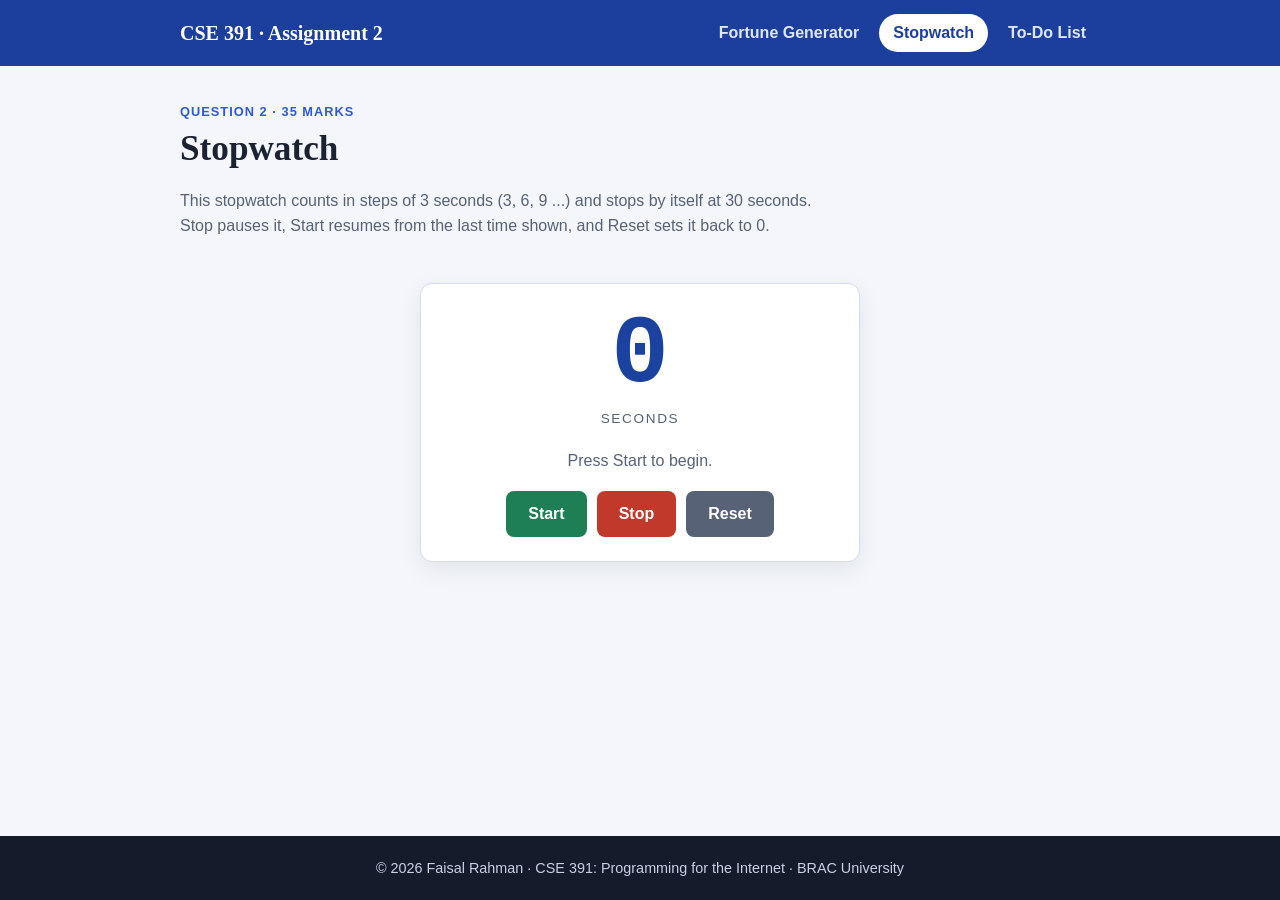
==== stopwatch.html @ e9e0e711 "Add files via upload" ====
<!DOCTYPE html>
<html lang="en">
<head>
  <meta charset="utf-8">
  <meta name="viewport" content="width=device-width, initial-scale=1.0">
  <meta name="author" content="Faisal Rahman">
  <title>Stopwatch | CSE 391 Assignment 2</title>
  <link rel="stylesheet" href="css/style.css">
</head>

<body>

  <!-- ===================== HEADER + NAVIGATION ===================== -->
  <header class="site-header">
    <div class="header-inner">
      <a href="index.html" class="site-title">CSE 391 &middot; Assignment 2</a>
      <nav>
        <ul class="nav-list">
          <li><a href="index.html">Fortune Generator</a></li>
          <li><a href="stopwatch.html" class="active">Stopwatch</a></li>
          <li><a href="todo.html">To-Do List</a></li>
        </ul>
      </nav>
    </div>
  </header>

  <!-- ===================== MAIN CONTENT ===================== -->
  <main>

    <section class="page-intro">
      <p class="card-label">Question 2 &middot; 35 marks</p>
      <h1>Stopwatch</h1>
      <p>This stopwatch counts in steps of 3 seconds (3, 6, 9 ...) and stops by itself at 30 seconds.
         Stop pauses it, Start resumes from the last time shown, and Reset sets it back to 0.</p>
    </section>

    <section class="card stopwatch">
      <!-- JavaScript (js/stopwatch.js) changes the number inside this element -->
      <div id="time-display" class="time-display">0</div>
      <p class="time-unit">seconds</p>

      <!-- A short message telling the user what the stopwatch is doing -->
      <p id="status" class="status">Press Start to begin.</p>

      <div class="controls">
        <button type="button" id="start-button" class="btn btn-start">Start</button>
        <button type="button" id="stop-button" class="btn btn-stop">Stop</button>
        <button type="button" id="reset-button" class="btn btn-reset">Reset</button>
      </div>
    </section>

  </main>

  <!-- ===================== FOOTER ===================== -->
  <footer>
    <p>&copy; 2026 Faisal Rahman &middot; CSE 391: Programming for the Internet &middot; BRAC University</p>
  </footer>

  <script src="js/stopwatch.js"></script>
</body>
</html>
---- css/style.css ----
/* =============================================================
   style.css: external stylesheet shared by all three pages
   CSE 391 / Assignment 2 / JavaScript Programming
   ============================================================= */

/* ---------- 1. Colours used across the site ---------- */
:root {
  --bg: #f4f6fb;          /* light page background */
  --surface: #ffffff;
  --text: #1b2232;
  --muted: #586276;
  --accent: #2d5bd1;
  --accent-dark: #1c429f;
  --border: #d6dbe7;
  --header-bg: #1c3f9e;
  --footer-bg: #141b2b;
  --green: #1d7f53;
  --red: #c0392b;
  --grey: #586276;
  --shadow: 0 8px 24px rgba(27, 34, 50, 0.08);
}

/* ---------- 2. Base ---------- */
* {
  box-sizing: border-box;
}

/* The body is a column: header, main, footer.
   main grows to fill the space, which keeps the footer at the bottom. */
body {
  margin: 0;
  min-height: 100vh;
  display: flex;
  flex-direction: column;
  background-color: var(--bg);
  color: var(--text);
  font-family: "Segoe UI", Arial, sans-serif;
  font-size: 16px;
  line-height: 1.6;
}

h1, h2 {
  font-family: Georgia, "Times New Roman", serif;
  line-height: 1.2;
  margin: 0 0 0.5em;
}

h1 {
  font-size: 2.2em;
}

h2 {
  font-size: 1.4em;
}

a {
  color: var(--accent);
  font-weight: 600;
}

a:hover {
  color: var(--accent-dark);
}

/* Hides a label visually but keeps it for screen readers */
.visually-hidden {
  position: absolute;
  width: 1px;
  height: 1px;
  overflow: hidden;
  clip: rect(0 0 0 0);
  white-space: nowrap;
}

/* ---------- 3. Header and navigation ---------- */
.site-header {
  background-color: var(--header-bg);
}

.header-inner {
  max-width: 960px;
  margin: 0 auto;
  padding: 14px 20px;
  display: flex;
  flex-wrap: wrap;
  align-items: center;
  justify-content: space-between;
  gap: 10px;
}

.site-title {
  font-family: Georgia, "Times New Roman", serif;
  font-size: 1.25em;
  color: #ffffff;
  text-decoration: none;
}

.site-title:hover {
  color: #ffffff;
}

.nav-list {
  list-style: none;
  margin: 0;
  padding: 0;
  display: flex;
  flex-wrap: wrap;
  gap: 6px;
}

.nav-list a {
  display: block;
  padding: 6px 14px;
  border-radius: 999px;
  color: #dfe7ff;
  text-decoration: none;
}

.nav-list a:hover {
  background-color: rgba(255, 255, 255, 0.15);
  color: #ffffff;
}

/* The link of the page you are on */
.nav-list a.active {
  background-color: #ffffff;
  color: var(--header-bg);
}

/* ---------- 4. Main content ---------- */
main {
  flex: 1;
  width: 100%;
  max-width: 960px;
  margin: 0 auto;
  padding: 36px 20px;
  display: flex;
  flex-direction: column;
}

.page-intro {
  margin-bottom: 28px;
}

.page-intro p {
  max-width: 660px;
  color: var(--muted);
}

/* Small "Question 1 · 25 marks" label above a heading */
.page-intro .card-label,
.card .card-label {
  margin: 0 0 6px;
  font-size: 0.8em;
  font-weight: 700;
  letter-spacing: 0.08em;
  text-transform: uppercase;
  color: var(--accent);
}

.card {
  background-color: var(--surface);
  border: 1px solid var(--border);
  border-radius: 12px;
  padding: 24px;
  box-shadow: var(--shadow);
}

.card p {
  color: var(--muted);
}

/* Three summary cards on the home page */
.task-cards {
  display: grid;
  grid-template-columns: repeat(auto-fit, minmax(240px, 1fr));
  gap: 18px;
}

/* ---------- 5. Buttons ---------- */
.btn {
  padding: 10px 22px;
  border: none;
  border-radius: 8px;
  font: inherit;
  font-weight: 600;
  color: #ffffff;
  cursor: pointer;
}

.btn:hover {
  filter: brightness(1.12);
}

.btn:focus-visible,
.color-button:focus-visible {
  outline: 3px solid var(--text);
  outline-offset: 2px;
}

.btn-start  { background-color: var(--green); }
.btn-stop   { background-color: var(--red); }
.btn-reset  { background-color: var(--grey); }
.btn-add    { background-color: var(--accent); }

/* ---------- 6. Question 1: Fortune Generator ---------- */

/* margin-top: auto pushes this section down so it sits just above the footer */
.fortune-section {
  margin-top: auto;
  padding-top: 48px;
  text-align: center;
}

.hint {
  margin: 0 0 18px;
  color: var(--muted);
}

/* The box and the buttons side by side, centred */
.fortune-row {
  display: flex;
  justify-content: center;
  align-items: center;
  flex-wrap: wrap;
  gap: 16px;
}

/* Starting look of the box; the colour buttons change it from JavaScript */
.fortune-box {
  flex: 0 1 560px;
  padding: 20px 26px;
  border: 4px solid var(--accent);
  border-radius: 6px;
  background-color: #ffffff;
  color: var(--text);
  font-family: "Segoe UI", Arial, sans-serif;
  font-size: 18px;
  transition: color 0.3s, background-color 0.3s, border-color 0.3s, font-size 0.3s;
}

/* The four colour squares in a 2 x 2 grid */
.color-buttons {
  display: grid;
  grid-template-columns: repeat(2, 44px);
  gap: 8px;
}

.color-button {
  width: 44px;
  height: 44px;
  border: 3px solid #ffffff;
  border-radius: 8px;
  box-shadow: 0 0 0 1px var(--border), 0 2px 6px rgba(0, 0, 0, 0.12);
  cursor: pointer;
  transition: transform 0.15s;
}

.color-button:hover {
  transform: scale(1.1);
}

#green-button  { background-color: #6aa84f; }
#yellow-button { background-color: #ffc000; }
#blue-button   { background-color: #5b9bd5; }
#orange-button { background-color: #ed7d31; }

/* ---------- 7. Question 2: Stopwatch ---------- */
.stopwatch {
  width: 100%;
  max-width: 440px;
  margin: 0 auto;
  text-align: center;
}

.time-display {
  font-family: Consolas, "Courier New", monospace;
  font-size: 96px;
  font-weight: 700;
  line-height: 1;
  color: var(--accent-dark);
}

.time-unit {
  margin: 4px 0 0;
  font-size: 0.85em;
  letter-spacing: 0.12em;
  text-transform: uppercase;
}

.status {
  min-height: 1.6em;
  margin: 18px 0;
}

.controls {
  display: flex;
  justify-content: center;
  flex-wrap: wrap;
  gap: 10px;
}

/* ---------- 8. Question 3: To-Do List ---------- */
.todo {
  width: 100%;
  max-width: 600px;
  margin: 0 auto;
}

.task-form {
  display: flex;
  gap: 8px;
}

.task-form input {
  flex: 1;
  min-width: 0;
  padding: 10px 12px;
  border: 2px solid var(--border);
  border-radius: 8px;
  font: inherit;
}

.task-form input:focus {
  outline: none;
  border-color: var(--accent);
}

.task-count {
  margin: 16px 0 8px;
  font-size: 0.9em;
}

.task-list {
  list-style: none;
  margin: 0;
  padding: 0;
}

.task-list li {
  display: flex;
  align-items: center;
  gap: 10px;
  margin-bottom: 8px;
  padding: 10px 12px;
  border: 1px solid var(--border);
  border-radius: 8px;
  background-color: var(--surface);
}

.task-list label {
  flex: 1;
  display: flex;
  align-items: center;
  gap: 10px;
  cursor: pointer;
  overflow-wrap: anywhere;
}

.task-list input[type="checkbox"] {
  width: 18px;
  height: 18px;
  flex-shrink: 0;
  accent-color: var(--green);
  cursor: pointer;
}

/* A completed task: crossed out and faded */
.task-list li.completed span {
  text-decoration: line-through;
  color: var(--muted);
}

.btn-delete {
  padding: 4px 12px;
  border: 1px solid var(--red);
  background-color: transparent;
  color: var(--red);
  font-size: 0.9em;
}

.btn-delete:hover {
  background-color: var(--red);
  color: #ffffff;
  filter: none;
}

.empty-message {
  margin: 8px 0 0;
  padding: 20px;
  border: 2px dashed var(--border);
  border-radius: 8px;
  text-align: center;
}

/* ---------- 9. Footer ---------- */
footer {
  background-color: var(--footer-bg);
  color: #c9d1e3;
  text-align: center;
  padding: 6px 20px;
  font-size: 0.9em;
}

/* ---------- 10. Small screens ---------- */
@media (max-width: 600px) {
  h1 {
    font-size: 1.8em;
  }

  /* Put the four colour squares in one row under the box */
  .color-buttons {
    grid-template-columns: repeat(4, 44px);
  }

  .time-display {
    font-size: 72px;
  }
}
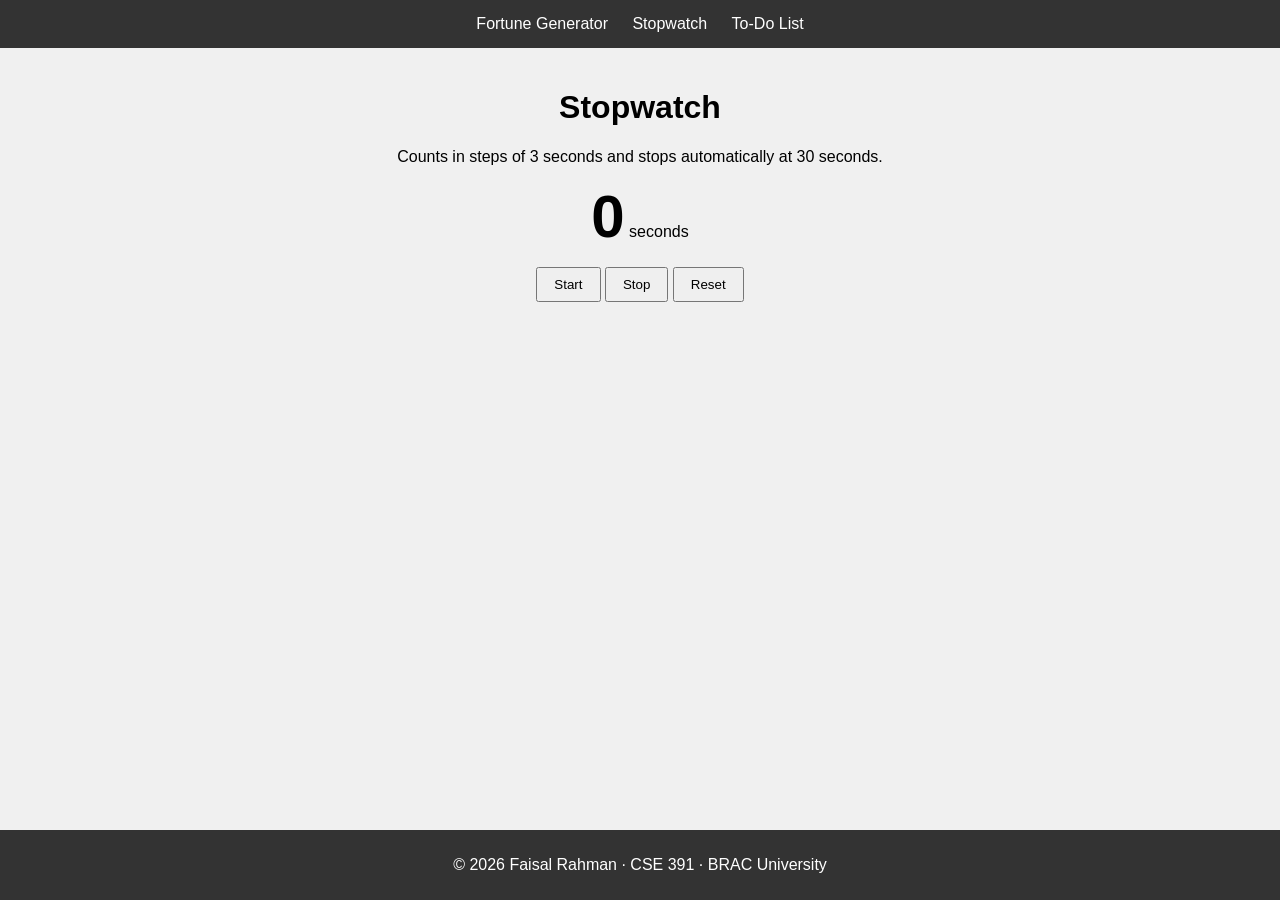
==== commit 0d801b8d: "Simplify pages, CSS and JS to only what the assignment requires - Cut style.css from 419 to ~100 lin" ====
--- a/stopwatch.html
+++ b/stopwatch.html
@@ -3,57 +3,31 @@
 <head>
   <meta charset="utf-8">
   <meta name="viewport" content="width=device-width, initial-scale=1.0">
-  <meta name="author" content="Faisal Rahman">
-  <title>Stopwatch | CSE 391 Assignment 2</title>
+  <title>Stopwatch</title>
   <link rel="stylesheet" href="css/style.css">
 </head>
-
 <body>
 
-  <!-- ===================== HEADER + NAVIGATION ===================== -->
-  <header class="site-header">
-    <div class="header-inner">
-      <a href="index.html" class="site-title">CSE 391 &middot; Assignment 2</a>
-      <nav>
-        <ul class="nav-list">
-          <li><a href="index.html">Fortune Generator</a></li>
-          <li><a href="stopwatch.html" class="active">Stopwatch</a></li>
-          <li><a href="todo.html">To-Do List</a></li>
-        </ul>
-      </nav>
-    </div>
-  </header>
+  <nav>
+    <a href="index.html">Fortune Generator</a>
+    <a href="stopwatch.html">Stopwatch</a>
+    <a href="todo.html">To-Do List</a>
+  </nav>
 
-  <!-- ===================== MAIN CONTENT ===================== -->
   <main>
+    <h1>Stopwatch</h1>
+    <p>Counts in steps of 3 seconds and stops automatically at 30 seconds.</p>
 
-    <section class="page-intro">
-      <p class="card-label">Question 2 &middot; 35 marks</p>
-      <h1>Stopwatch</h1>
-      <p>This stopwatch counts in steps of 3 seconds (3, 6, 9 ...) and stops by itself at 30 seconds.
-         Stop pauses it, Start resumes from the last time shown, and Reset sets it back to 0.</p>
-    </section>
+    <!-- js/stopwatch.js changes the number inside this span -->
+    <p><span id="time-display">0</span> seconds</p>
 
-    <section class="card stopwatch">
-      <!-- JavaScript (js/stopwatch.js) changes the number inside this element -->
-      <div id="time-display" class="time-display">0</div>
-      <p class="time-unit">seconds</p>
-
-      <!-- A short message telling the user what the stopwatch is doing -->
-      <p id="status" class="status">Press Start to begin.</p>
-
-      <div class="controls">
-        <button type="button" id="start-button" class="btn btn-start">Start</button>
-        <button type="button" id="stop-button" class="btn btn-stop">Stop</button>
-        <button type="button" id="reset-button" class="btn btn-reset">Reset</button>
-      </div>
-    </section>
-
+    <button id="start-button">Start</button>
+    <button id="stop-button">Stop</button>
+    <button id="reset-button">Reset</button>
   </main>
 
-  <!-- ===================== FOOTER ===================== -->
   <footer>
-    <p>&copy; 2026 Faisal Rahman &middot; CSE 391: Programming for the Internet &middot; BRAC University</p>
+    <p>&copy; 2026 Faisal Rahman &middot; CSE 391 &middot; BRAC University</p>
   </footer>
 
   <script src="js/stopwatch.js"></script>
--- a/css/style.css
+++ b/css/style.css
@@ -1,263 +1,73 @@
-/* =============================================================
-   style.css: external stylesheet shared by all three pages
-   CSE 391 / Assignment 2 / JavaScript Programming
-   ============================================================= */
+/* style.css: one stylesheet shared by all three pages */
 
-/* ---------- 1. Colours used across the site ---------- */
-:root {
-  --bg: #f4f6fb;          /* light page background */
-  --surface: #ffffff;
-  --text: #1b2232;
-  --muted: #586276;
-  --accent: #2d5bd1;
-  --accent-dark: #1c429f;
-  --border: #d6dbe7;
-  --header-bg: #1c3f9e;
-  --footer-bg: #141b2b;
-  --green: #1d7f53;
-  --red: #c0392b;
-  --grey: #586276;
-  --shadow: 0 8px 24px rgba(27, 34, 50, 0.08);
-}
-
-/* ---------- 2. Base ---------- */
-* {
-  box-sizing: border-box;
-}
-
-/* The body is a column: header, main, footer.
-   main grows to fill the space, which keeps the footer at the bottom. */
+/* Page is a column: nav, main, (fortune box), footer.
+   main grows to fill the empty space, which pushes the footer to the bottom. */
 body {
   margin: 0;
   min-height: 100vh;
   display: flex;
   flex-direction: column;
-  background-color: var(--bg);
-  color: var(--text);
-  font-family: "Segoe UI", Arial, sans-serif;
-  font-size: 16px;
-  line-height: 1.6;
+  font-family: Arial, sans-serif;
+  background-color: #f0f0f0;
 }
 
-h1, h2 {
-  font-family: Georgia, "Times New Roman", serif;
-  line-height: 1.2;
-  margin: 0 0 0.5em;
+main {
+  flex: 1;
+  padding: 20px;
+  text-align: center;
 }
 
-h1 {
-  font-size: 2.2em;
+/* ---------- Navigation and footer ---------- */
+nav {
+  background-color: #333333;
+  padding: 15px;
+  text-align: center;
 }
 
-h2 {
-  font-size: 1.4em;
-}
-
-a {
-  color: var(--accent);
-  font-weight: 600;
-}
-
-a:hover {
-  color: var(--accent-dark);
-}
-
-/* Hides a label visually but keeps it for screen readers */
-.visually-hidden {
-  position: absolute;
-  width: 1px;
-  height: 1px;
-  overflow: hidden;
-  clip: rect(0 0 0 0);
-  white-space: nowrap;
-}
-
-/* ---------- 3. Header and navigation ---------- */
-.site-header {
-  background-color: var(--header-bg);
-}
-
-.header-inner {
-  max-width: 960px;
-  margin: 0 auto;
-  padding: 14px 20px;
-  display: flex;
-  flex-wrap: wrap;
-  align-items: center;
-  justify-content: space-between;
-  gap: 10px;
-}
-
-.site-title {
-  font-family: Georgia, "Times New Roman", serif;
-  font-size: 1.25em;
-  color: #ffffff;
+nav a {
+  color: white;
+  margin: 0 10px;
   text-decoration: none;
 }
 
-.site-title:hover {
-  color: #ffffff;
+footer {
+  background-color: #333333;
+  color: white;
+  text-align: center;
+  padding: 10px;
 }
 
-.nav-list {
-  list-style: none;
-  margin: 0;
-  padding: 0;
-  display: flex;
-  flex-wrap: wrap;
-  gap: 6px;
-}
-
-.nav-list a {
-  display: block;
-  padding: 6px 14px;
-  border-radius: 999px;
-  color: #dfe7ff;
-  text-decoration: none;
-}
-
-.nav-list a:hover {
-  background-color: rgba(255, 255, 255, 0.15);
-  color: #ffffff;
-}
-
-/* The link of the page you are on */
-.nav-list a.active {
-  background-color: #ffffff;
-  color: var(--header-bg);
-}
-
-/* ---------- 4. Main content ---------- */
-main {
-  flex: 1;
-  width: 100%;
-  max-width: 960px;
-  margin: 0 auto;
-  padding: 36px 20px;
-  display: flex;
-  flex-direction: column;
-}
-
-.page-intro {
-  margin-bottom: 28px;
-}
-
-.page-intro p {
-  max-width: 660px;
-  color: var(--muted);
-}
-
-/* Small "Question 1 · 25 marks" label above a heading */
-.page-intro .card-label,
-.card .card-label {
-  margin: 0 0 6px;
-  font-size: 0.8em;
-  font-weight: 700;
-  letter-spacing: 0.08em;
-  text-transform: uppercase;
-  color: var(--accent);
-}
-
-.card {
-  background-color: var(--surface);
-  border: 1px solid var(--border);
-  border-radius: 12px;
-  padding: 24px;
-  box-shadow: var(--shadow);
-}
-
-.card p {
-  color: var(--muted);
-}
-
-/* Three summary cards on the home page */
-.task-cards {
-  display: grid;
-  grid-template-columns: repeat(auto-fit, minmax(240px, 1fr));
-  gap: 18px;
-}
-
-/* ---------- 5. Buttons ---------- */
-.btn {
-  padding: 10px 22px;
-  border: none;
-  border-radius: 8px;
-  font: inherit;
-  font-weight: 600;
-  color: #ffffff;
+button {
+  padding: 8px 16px;
   cursor: pointer;
 }
 
-.btn:hover {
-  filter: brightness(1.12);
-}
+/* ---------- Question 1: Fortune Generator ---------- */
 
-.btn:focus-visible,
-.color-button:focus-visible {
-  outline: 3px solid var(--text);
-  outline-offset: 2px;
-}
-
-.btn-start  { background-color: var(--green); }
-.btn-stop   { background-color: var(--red); }
-.btn-reset  { background-color: var(--grey); }
-.btn-add    { background-color: var(--accent); }
-
-/* ---------- 6. Question 1: Fortune Generator ---------- */
-
-/* margin-top: auto pushes this section down so it sits just above the footer */
-.fortune-section {
-  margin-top: auto;
-  padding-top: 48px;
-  text-align: center;
-}
-
-.hint {
-  margin: 0 0 18px;
-  color: var(--muted);
-}
-
-/* The box and the buttons side by side, centred */
+/* Fortune box and colour buttons side by side, centred */
 .fortune-row {
   display: flex;
   justify-content: center;
   align-items: center;
-  flex-wrap: wrap;
-  gap: 16px;
+  gap: 10px;
+  padding: 20px;
 }
 
-/* Starting look of the box; the colour buttons change it from JavaScript */
-.fortune-box {
-  flex: 0 1 560px;
-  padding: 20px 26px;
-  border: 4px solid var(--accent);
-  border-radius: 6px;
-  background-color: #ffffff;
-  color: var(--text);
-  font-family: "Segoe UI", Arial, sans-serif;
+/* Starting look of the box (JavaScript changes it when a colour button is clicked) */
+#fortune-box {
+  padding: 15px 20px;
+  border: 3px solid #538135;
+  background-color: #fff2cc;
+  color: #c00000;
   font-size: 18px;
-  transition: color 0.3s, background-color 0.3s, border-color 0.3s, font-size 0.3s;
-}
-
-/* The four colour squares in a 2 x 2 grid */
-.color-buttons {
-  display: grid;
-  grid-template-columns: repeat(2, 44px);
-  gap: 8px;
 }
 
 .color-button {
-  width: 44px;
-  height: 44px;
-  border: 3px solid #ffffff;
-  border-radius: 8px;
-  box-shadow: 0 0 0 1px var(--border), 0 2px 6px rgba(0, 0, 0, 0.12);
-  cursor: pointer;
-  transition: transform 0.15s;
-}
-
-.color-button:hover {
-  transform: scale(1.1);
+  width: 40px;
+  height: 40px;
+  padding: 0;
+  border: none;
+  margin: 2px;
 }
 
 #green-button  { background-color: #6aa84f; }
@@ -265,155 +75,33 @@
 #blue-button   { background-color: #5b9bd5; }
 #orange-button { background-color: #ed7d31; }
 
-/* ---------- 7. Question 2: Stopwatch ---------- */
-.stopwatch {
-  width: 100%;
-  max-width: 440px;
-  margin: 0 auto;
-  text-align: center;
+/* ---------- Question 2: Stopwatch ---------- */
+#time-display {
+  font-size: 60px;
+  font-weight: bold;
 }
 
-.time-display {
-  font-family: Consolas, "Courier New", monospace;
-  font-size: 96px;
-  font-weight: 700;
-  line-height: 1;
-  color: var(--accent-dark);
+/* ---------- Question 3: To-Do List ---------- */
+#task-input {
+  padding: 8px;
+  width: 250px;
 }
 
-.time-unit {
-  margin: 4px 0 0;
-  font-size: 0.85em;
-  letter-spacing: 0.12em;
-  text-transform: uppercase;
-}
-
-.status {
-  min-height: 1.6em;
-  margin: 18px 0;
-}
-
-.controls {
-  display: flex;
-  justify-content: center;
-  flex-wrap: wrap;
-  gap: 10px;
-}
-
-/* ---------- 8. Question 3: To-Do List ---------- */
-.todo {
-  width: 100%;
-  max-width: 600px;
-  margin: 0 auto;
-}
-
-.task-form {
-  display: flex;
-  gap: 8px;
-}
-
-.task-form input {
-  flex: 1;
-  min-width: 0;
-  padding: 10px 12px;
-  border: 2px solid var(--border);
-  border-radius: 8px;
-  font: inherit;
-}
-
-.task-form input:focus {
-  outline: none;
-  border-color: var(--accent);
-}
-
-.task-count {
-  margin: 16px 0 8px;
-  font-size: 0.9em;
-}
-
-.task-list {
+#task-list {
   list-style: none;
-  margin: 0;
   padding: 0;
 }
 
-.task-list li {
-  display: flex;
-  align-items: center;
-  gap: 10px;
-  margin-bottom: 8px;
-  padding: 10px 12px;
-  border: 1px solid var(--border);
-  border-radius: 8px;
-  background-color: var(--surface);
+#task-list li {
+  margin: 10px 0;
 }
 
-.task-list label {
-  flex: 1;
-  display: flex;
-  align-items: center;
-  gap: 10px;
-  cursor: pointer;
-  overflow-wrap: anywhere;
+#task-list span {
+  margin: 0 10px;
 }
 
-.task-list input[type="checkbox"] {
-  width: 18px;
-  height: 18px;
-  flex-shrink: 0;
-  accent-color: var(--green);
-  cursor: pointer;
+/* A completed task is crossed out */
+.done {
+  text-decoration: line-through;
+  color: gray;
 }
-
-/* A completed task: crossed out and faded */
-.task-list li.completed span {
-  text-decoration: line-through;
-  color: var(--muted);
-}
-
-.btn-delete {
-  padding: 4px 12px;
-  border: 1px solid var(--red);
-  background-color: transparent;
-  color: var(--red);
-  font-size: 0.9em;
-}
-
-.btn-delete:hover {
-  background-color: var(--red);
-  color: #ffffff;
-  filter: none;
-}
-
-.empty-message {
-  margin: 8px 0 0;
-  padding: 20px;
-  border: 2px dashed var(--border);
-  border-radius: 8px;
-  text-align: center;
-}
-
-/* ---------- 9. Footer ---------- */
-footer {
-  background-color: var(--footer-bg);
-  color: #c9d1e3;
-  text-align: center;
-  padding: 6px 20px;
-  font-size: 0.9em;
-}
-
-/* ---------- 10. Small screens ---------- */
-@media (max-width: 600px) {
-  h1 {
-    font-size: 1.8em;
-  }
-
-  /* Put the four colour squares in one row under the box */
-  .color-buttons {
-    grid-template-columns: repeat(4, 44px);
-  }
-
-  .time-display {
-    font-size: 72px;
-  }
-}
